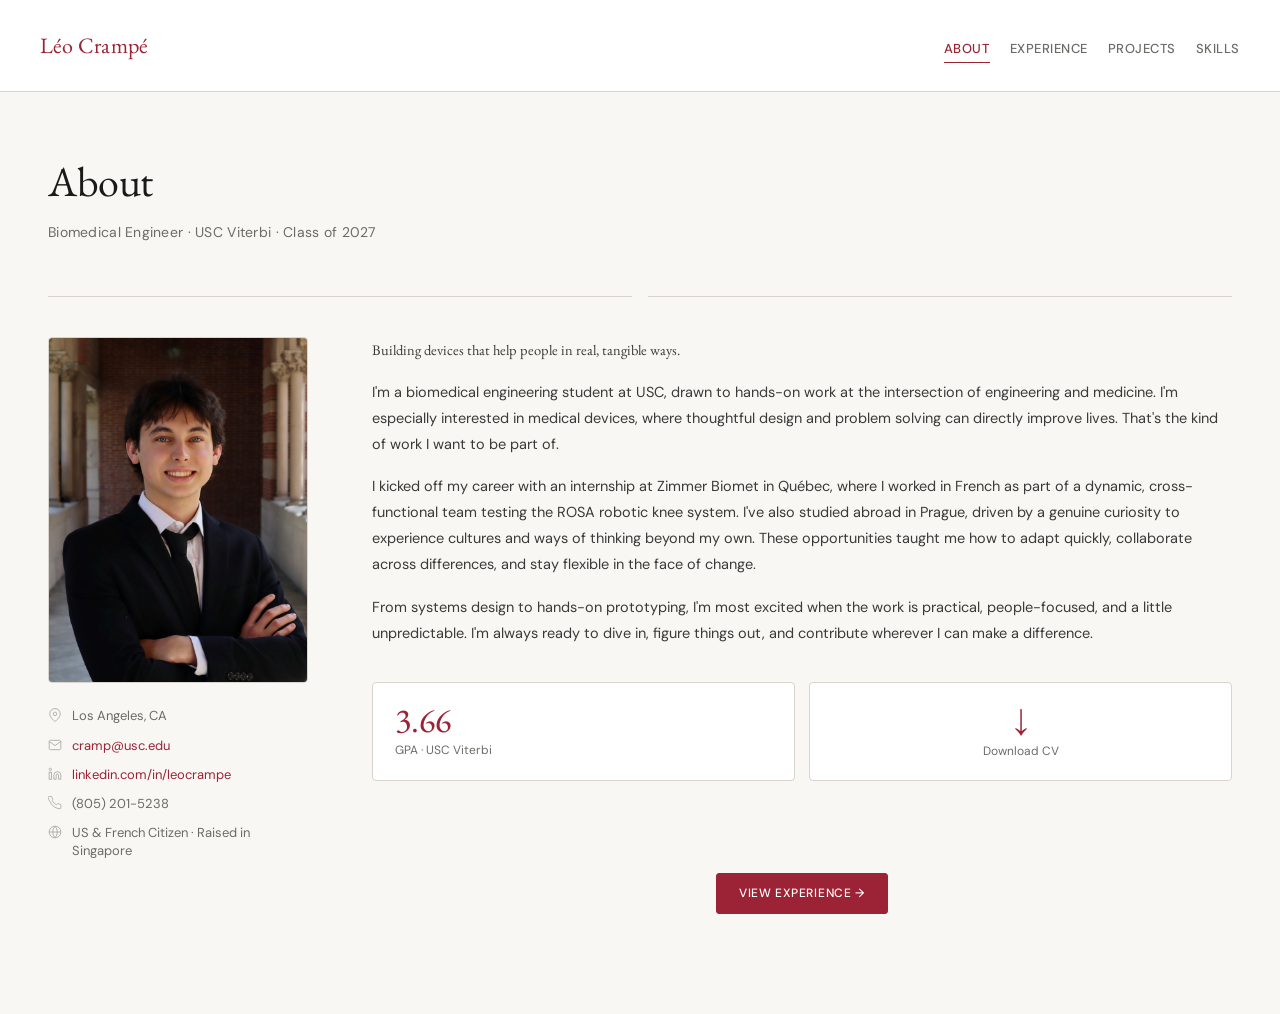
==== index.html @ ab8ba7c2 "Add files via upload" ====
<!DOCTYPE html>
<html lang="en">
<head>
<meta charset="UTF-8">
<meta name="viewport" content="width=device-width, initial-scale=1.0">
<title>Léo Crampé</title>
<link href="https://fonts.googleapis.com/css2?family=EB+Garamond:ital,wght@0,400;0,500;1,400&family=DM+Sans:wght@300;400;500&display=swap" rel="stylesheet">
<link rel="stylesheet" href="style.css">
<style>
  /* ── ABOUT LAYOUT ── */
  .about-grid {
    display: grid;
    grid-template-columns: 260px 1fr;
    gap: 64px;
    align-items: start;
  }

  .about-left { position: sticky; top: 100px; }

  .photo-frame {
    width: 100%;
    aspect-ratio: 3/4;
    background: var(--tag-bg);
    border: 1px solid var(--rule);
    border-radius: 4px;
    overflow: hidden;
    display: flex;
    align-items: center;
    justify-content: center;
    margin-bottom: 24px;
  }
  .photo-frame img { width: 100%; height: 100%; object-fit: cover; display: block; }

  .contact-list { display: flex; flex-direction: column; gap: 11px; }
  .contact-item {
    display: flex;
    align-items: flex-start;
    gap: 10px;
    font-size: 13px;
    color: var(--muted);
    line-height: 1.4;
  }
  .contact-item svg { width: 14px; height: 14px; flex-shrink: 0; margin-top: 1px; opacity: 0.55; stroke: var(--muted); }
  .contact-item a { color: var(--accent); text-decoration: none; }
  .contact-item a:hover { text-decoration: underline; }

  /* ── ABOUT RIGHT ── */
  .about-intro {
    font-family: 'EB Garamond', serif;
    font-size: 26px;
    font-weight: 400;
    line-height: 1.4;
    margin-bottom: 24px;
    color: var(--ink);
  }
  .about-right p {
    font-size: 14.5px;
    line-height: 1.8;
    color: #3a3a38;
    margin-bottom: 16px;
  }

  /* Stats row */
  .stats-row {
    display: grid;
    grid-template-columns: 1fr 1fr;
    gap: 14px;
    margin: 36px 0;
  }
  .stat-card {
    background: var(--card-bg);
    border: 1px solid var(--rule);
    border-radius: 4px;
    padding: 20px 22px;
    transition: box-shadow 0.2s;
  }
  .stat-card:hover { box-shadow: 0 4px 24px rgba(0,0,0,0.07); }
  .stat-num {
    font-family: 'EB Garamond', serif;
    font-size: 34px;
    font-weight: 400;
    color: var(--accent);
    line-height: 1;
    margin-bottom: 5px;
  }
  .stat-label {
    font-size: 12px;
    color: var(--muted);
    line-height: 1.4;
  }

  .stat-card.download-cv {
    display: flex;
    flex-direction: column;
    align-items: center;
    justify-content: center;
    text-decoration: none;
    cursor: pointer;
    text-align: center;
  }
  .stat-card.download-cv .cv-arrow {
    font-family: 'EB Garamond', serif;
    font-size: 32px;
    color: var(--accent);
    line-height: 1;
    margin-bottom: 8px;
  }
  .stat-card.download-cv .stat-label { text-align: center; }

  @media (max-width: 720px) {
    .about-grid { grid-template-columns: 1fr; gap: 32px; }
    .about-left { position: static; }
    .photo-frame { max-width: 180px; aspect-ratio: 1/1; }
    .stats-row { grid-template-columns: 1fr; }
  }
</style>
</head>
<body>

<header>
  <h1><span>Léo</span> <span>Crampé</span></h1>
  <nav>
    <a href="index.html" class="active">About</a>
    <a href="experience.html">Experience</a>
    <a href="projects.html">Projects</a>
    <a href="skills.html">Skills</a>
  </nav>
</header>

<main>
  <p class="page-title">About</p>
  <p class="page-subtitle">Biomedical Engineer · USC Viterbi · Class of 2027</p>
  <div class="section-divider" style="margin: 20px 0 40px;"></div>

  <div class="about-grid">

    <!-- LEFT COLUMN -->
    <div class="about-left">
      <div class="photo-frame">
        <img src="images/headshot.png" alt="Léo Crampé">
      </div>

      <div class="contact-list">
        <div class="contact-item">
          <svg viewBox="0 0 24 24" fill="none" stroke-width="1.5"><path d="M21 10c0 7-9 13-9 13s-9-6-9-13a9 9 0 0118 0z"/><circle cx="12" cy="10" r="3"/></svg>
          Los Angeles, CA
        </div>
        <div class="contact-item">
          <svg viewBox="0 0 24 24" fill="none" stroke-width="1.5"><path d="M4 4h16c1.1 0 2 .9 2 2v12c0 1.1-.9 2-2 2H4c-1.1 0-2-.9-2-2V6c0-1.1.9-2 2-2z"/><polyline points="22,6 12,13 2,6"/></svg>
          <a href="mailto:cramp@usc.edu">cramp@usc.edu</a>
        </div>
        <div class="contact-item">
          <svg viewBox="0 0 24 24" fill="none" stroke-width="1.5"><path d="M16 8a6 6 0 016 6v7h-4v-7a2 2 0 00-2-2 2 2 0 00-2 2v7h-4v-7a6 6 0 016-6z"/><rect x="2" y="9" width="4" height="12"/><circle cx="4" cy="4" r="2"/></svg>
          <a href="https://www.linkedin.com/in/leocrampe/" target="_blank">linkedin.com/in/leocrampe</a>
        </div>
        <div class="contact-item">
          <svg viewBox="0 0 24 24" fill="none" stroke-width="1.5"><path d="M22 16.92v3a2 2 0 01-2.18 2 19.79 19.79 0 01-8.63-3.07A19.5 19.5 0 013.07 9.18 19.79 19.79 0 01.12 2.55a2 2 0 012-1.73h3a2 2 0 012 1.72 12.84 12.84 0 00.7 2.81 2 2 0 01-.45 2.11L8.09 9a16 16 0 006 6l1.27-1.27a2 2 0 012.11-.45 12.84 12.84 0 002.81.7A2 2 0 0122 16.92z"/></svg>
          (805) 201-5238
        </div>
        <div class="contact-item">
          <svg viewBox="0 0 24 24" fill="none" stroke-width="1.5"><circle cx="12" cy="12" r="10"/><path d="M2 12h20M12 2a15.3 15.3 0 014 10 15.3 15.3 0 01-4 10 15.3 15.3 0 01-4-10 15.3 15.3 0 014-10z"/></svg>
          US &amp; French Citizen · Raised in Singapore
        </div>
      </div>
    </div>

    <!-- RIGHT COLUMN -->
    <div class="about-right">
      <p class="about-intro">Building devices that help people in real, tangible ways.</p>

      <p>I'm a biomedical engineering student at USC, drawn to hands-on work at the intersection of engineering and medicine. I'm especially interested in medical devices, where thoughtful design and problem solving can directly improve lives. That's the kind of work I want to be part of.</p>

      <p>I kicked off my career with an internship at Zimmer Biomet in Québec, where I worked in French as part of a dynamic, cross-functional team testing the ROSA robotic knee system. I've also studied abroad in Prague, driven by a genuine curiosity to experience cultures and ways of thinking beyond my own. These opportunities taught me how to adapt quickly, collaborate across differences, and stay flexible in the face of change.</p>

      <p>From systems design to hands-on prototyping, I'm most excited when the work is practical, people-focused, and a little unpredictable. I'm always ready to dive in, figure things out, and contribute wherever I can make a difference.</p>

      <div class="stats-row">
        <div class="stat-card">
          <div class="stat-num">3.66</div>
          <div class="stat-label">GPA · USC Viterbi</div>
        </div>
        <a href="May_2026_Leo_Crampe_Resume_Version_L.pdf" class="stat-card download-cv" target="_blank">
          <div class="cv-arrow">↓</div>
          <div class="stat-label">Download CV</div>
        </a>
      </div>

      <div class="page-nav">
        <a href="experience.html" class="btn primary">View Experience →</a>
      </div>
    </div>

  </div>
</main>

</body>
</html>
---- style.css ----
*, *::before, *::after { box-sizing: border-box; margin: 0; padding: 0; }

:root {
  --cream: #f9f7f3;
  --ink: #1a1a18;
  --muted: #6b6b67;
  --rule: #d8d5ce;
  --accent: #9b2335;
  --accent-light: #f3e8ea;
  --tag-bg: #eeecea;
  --tag-text: #4a4a47;
  --card-bg: #ffffff;
  --max: 960px;
}

body {
  background: var(--cream);
  color: var(--ink);
  font-family: 'DM Sans', sans-serif;
  font-size: 15px;
  line-height: 1.6;
  min-height: 100vh;
}

/* ── HEADER ── */
header {
  background: var(--card-bg);
  border-bottom: 1px solid var(--rule);
  padding: 28px 40px;
  display: flex;
  align-items: baseline;
  gap: 24px;
  position: sticky;
  top: 0;
  z-index: 10;
}
header h1 {
  font-family: 'EB Garamond', serif;
  font-size: 22px;
  font-weight: 400;
  letter-spacing: 0.01em;
}
header h1 span { color: var(--accent); }
header nav { display: flex; gap: 20px; margin-left: auto; }
header nav a {
  font-size: 13px;
  color: var(--muted);
  text-decoration: none;
  letter-spacing: 0.04em;
  text-transform: uppercase;
  font-weight: 500;
  transition: color 0.15s;
}
header nav a:hover { color: var(--ink); }
header nav a.active { color: var(--accent); border-bottom: 1.5px solid var(--accent); padding-bottom: 2px; }

/* ── PAGE WRAPPER ── */
main {
  padding: 56px 48px 100px;
}

.page-title {
  font-family: 'EB Garamond', serif;
  font-size: 42px;
  font-weight: 400;
  letter-spacing: -0.01em;
  margin-bottom: 6px;
}
.page-subtitle {
  color: var(--muted);
  font-size: 14px;
  margin-bottom: 52px;
  letter-spacing: 0.02em;
}

/* ── SHARED SECTION LABEL ── */
.section-label {
  font-size: 10px;
  letter-spacing: 0.14em;
  text-transform: uppercase;
  color: var(--muted);
  font-weight: 500;
  margin-bottom: 8px;
  margin-top: 18px;
}
.section-label:first-of-type { margin-top: 0; }

/* ── BULLET LIST ── */
.bullet-list {
  list-style: none;
  display: flex;
  flex-direction: column;
  gap: 7px;
}
.bullet-list li {
  font-size: 13.5px;
  color: #2c2c2a;
  line-height: 1.55;
  padding-left: 14px;
  position: relative;
}
.bullet-list li::before {
  content: '—';
  position: absolute;
  left: 0;
  color: var(--rule);
  font-size: 11px;
  top: 2px;
}

/* ── TAGS ── */
.tags {
  display: flex;
  flex-wrap: wrap;
  gap: 6px;
  margin-top: 20px;
}
.tag {
  font-size: 11px;
  font-weight: 500;
  letter-spacing: 0.05em;
  padding: 4px 10px;
  border-radius: 2px;
  background: var(--tag-bg);
  color: var(--tag-text);
}
.tag.highlight {
  background: var(--accent-light);
  color: var(--accent);
}

/* ── AWARD BADGE ── */
.award-badge {
  display: inline-flex;
  align-items: center;
  gap: 6px;
  font-size: 11.5px;
  font-weight: 500;
  color: #7a5200;
  background: #fdf3dc;
  border: 1px solid #f0d88a;
  border-radius: 2px;
  padding: 5px 10px;
  margin-top: 16px;
  width: fit-content;
}
.award-badge svg { width: 13px; height: 13px; }

/* ── SECTION DIVIDER ── */
.section-divider {
  display: flex;
  align-items: center;
  gap: 16px;
  margin: 52px 0 40px;
}
.section-divider span {
  font-family: 'EB Garamond', serif;
  font-size: 13px;
  letter-spacing: 0.1em;
  text-transform: uppercase;
  color: var(--muted);
  white-space: nowrap;
}
.section-divider::before, .section-divider::after {
  content: '';
  flex: 1;
  height: 1px;
  background: var(--rule);
}

/* ── PROJECT CARDS ── */
.project {
  display: grid;
  grid-template-columns: 1fr 1fr;
  gap: 0;
  background: var(--card-bg);
  border: 1px solid var(--rule);
  border-radius: 4px;
  margin-bottom: 32px;
  overflow: hidden;
  transition: box-shadow 0.2s;
}
.project:hover { box-shadow: 0 4px 24px rgba(0,0,0,0.07); }

.project-media {
  position: relative;
  background: #f0eeea;
  display: grid;
  grid-template-rows: 1fr 1fr;
  grid-template-columns: 1fr 1fr;
  gap: 2px;
  min-height: 320px;
}
.project-media.single { grid-template-rows: 1fr; grid-template-columns: 1fr; }
.project-media.two    { grid-template-rows: 1fr; grid-template-columns: 1fr 1fr; }
.project-media.three .img-block:first-child { grid-column: 1 / -1; }

.img-block {
  overflow: hidden;
  background: #e8e5df;
  display: flex;
  align-items: center;
  justify-content: center;
}
.img-block img { width: 100%; height: 100%; object-fit: cover; display: block; }

.img-placeholder {
  width: 100%;
  height: 100%;
  display: flex;
  align-items: center;
  justify-content: center;
  background: var(--tag-bg);
  min-height: 160px;
}
.img-placeholder svg { width: 40px; height: 40px; opacity: 0.25; }

.project-content {
  padding: 32px 36px;
  display: flex;
  flex-direction: column;
  justify-content: flex-start;
  border-left: 1px solid var(--rule);
}
.project-number {
  font-size: 11px;
  letter-spacing: 0.12em;
  text-transform: uppercase;
  color: var(--accent);
  font-weight: 500;
  margin-bottom: 10px;
}
.project-title {
  font-family: 'EB Garamond', serif;
  font-size: 26px;
  font-weight: 500;
  line-height: 1.2;
  margin-bottom: 6px;
}
.project-date {
  font-size: 12px;
  color: var(--muted);
  margin-bottom: 20px;
  letter-spacing: 0.02em;
}

/* ── CTA BUTTONS ── */
.btn {
  font-family: 'DM Sans', sans-serif;
  font-size: 12px;
  font-weight: 500;
  letter-spacing: 0.06em;
  text-transform: uppercase;
  padding: 10px 22px;
  border-radius: 3px;
  text-decoration: none;
  border: 1px solid var(--ink);
  color: var(--ink);
  background: transparent;
  transition: all 0.15s;
  cursor: pointer;
  display: inline-block;
}
.btn:hover { background: var(--ink); color: var(--card-bg); }
.btn.primary { background: var(--accent); color: white; border-color: var(--accent); }
.btn.primary:hover { background: #7a1a28; border-color: #7a1a28; }

/* ── PAGE-BOTTOM NAV ── */
.page-nav {
  display: flex;
  justify-content: center;
  padding: 56px 0 0;
}

/* ── RESPONSIVE ── */
@media (max-width: 720px) {
  header { padding: 20px; flex-wrap: wrap; align-items: center; }
  header nav { margin-left: 0; width: 100%; gap: 14px; }
  main { padding: 36px 20px 80px; }
  .page-title { font-size: 34px; }
  .project { grid-template-columns: 1fr; }
  .project-media { min-height: 220px; }
  .project-content { border-left: none; border-top: 1px solid var(--rule); padding: 24px 20px; }
}
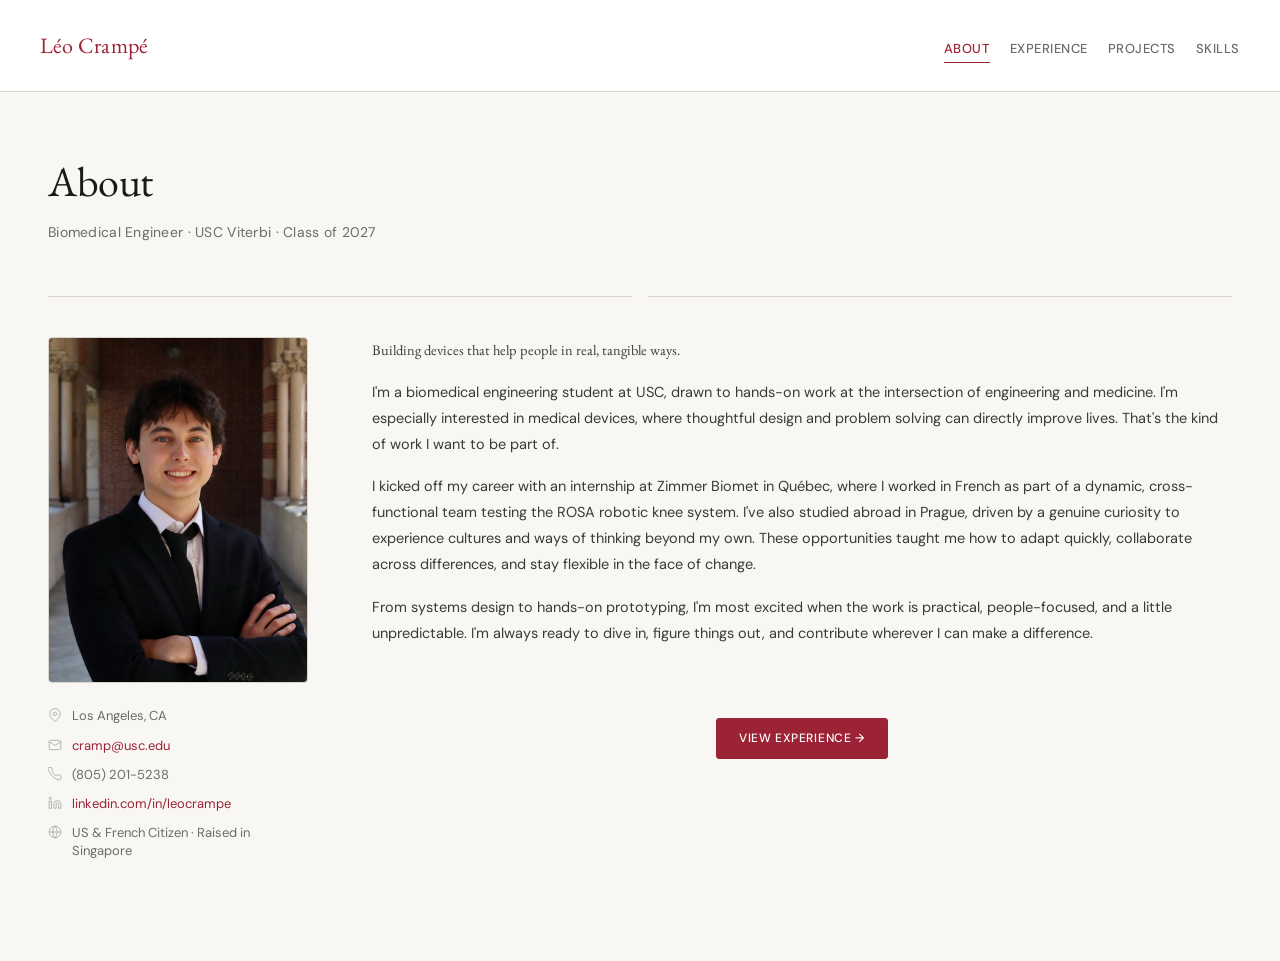
==== commit fb565c1f: "Add files via upload" ====
--- a/index.html
+++ b/index.html
@@ -150,12 +150,12 @@
           <a href="mailto:cramp@usc.edu">cramp@usc.edu</a>
         </div>
         <div class="contact-item">
+          <svg viewBox="0 0 24 24" fill="none" stroke-width="1.5"><path d="M22 16.92v3a2 2 0 01-2.18 2 19.79 19.79 0 01-8.63-3.07A19.5 19.5 0 013.07 9.18 19.79 19.79 0 01.12 2.55a2 2 0 012-1.73h3a2 2 0 012 1.72 12.84 12.84 0 00.7 2.81 2 2 0 01-.45 2.11L8.09 9a16 16 0 006 6l1.27-1.27a2 2 0 012.11-.45 12.84 12.84 0 002.81.7A2 2 0 0122 16.92z"/></svg>
+          (805) 201-5238
+        </div>
+        <div class="contact-item">
           <svg viewBox="0 0 24 24" fill="none" stroke-width="1.5"><path d="M16 8a6 6 0 016 6v7h-4v-7a2 2 0 00-2-2 2 2 0 00-2 2v7h-4v-7a6 6 0 016-6z"/><rect x="2" y="9" width="4" height="12"/><circle cx="4" cy="4" r="2"/></svg>
           <a href="https://www.linkedin.com/in/leocrampe/" target="_blank">linkedin.com/in/leocrampe</a>
-        </div>
-        <div class="contact-item">
-          <svg viewBox="0 0 24 24" fill="none" stroke-width="1.5"><path d="M22 16.92v3a2 2 0 01-2.18 2 19.79 19.79 0 01-8.63-3.07A19.5 19.5 0 013.07 9.18 19.79 19.79 0 01.12 2.55a2 2 0 012-1.73h3a2 2 0 012 1.72 12.84 12.84 0 00.7 2.81 2 2 0 01-.45 2.11L8.09 9a16 16 0 006 6l1.27-1.27a2 2 0 012.11-.45 12.84 12.84 0 002.81.7A2 2 0 0122 16.92z"/></svg>
-          (805) 201-5238
         </div>
         <div class="contact-item">
           <svg viewBox="0 0 24 24" fill="none" stroke-width="1.5"><circle cx="12" cy="12" r="10"/><path d="M2 12h20M12 2a15.3 15.3 0 014 10 15.3 15.3 0 01-4 10 15.3 15.3 0 01-4-10 15.3 15.3 0 014-10z"/></svg>
@@ -174,17 +174,6 @@
 
       <p>From systems design to hands-on prototyping, I'm most excited when the work is practical, people-focused, and a little unpredictable. I'm always ready to dive in, figure things out, and contribute wherever I can make a difference.</p>
 
-      <div class="stats-row">
-        <div class="stat-card">
-          <div class="stat-num">3.66</div>
-          <div class="stat-label">GPA · USC Viterbi</div>
-        </div>
-        <a href="May_2026_Leo_Crampe_Resume_Version_L.pdf" class="stat-card download-cv" target="_blank">
-          <div class="cv-arrow">↓</div>
-          <div class="stat-label">Download CV</div>
-        </a>
-      </div>
-
       <div class="page-nav">
         <a href="experience.html" class="btn primary">View Experience →</a>
       </div>
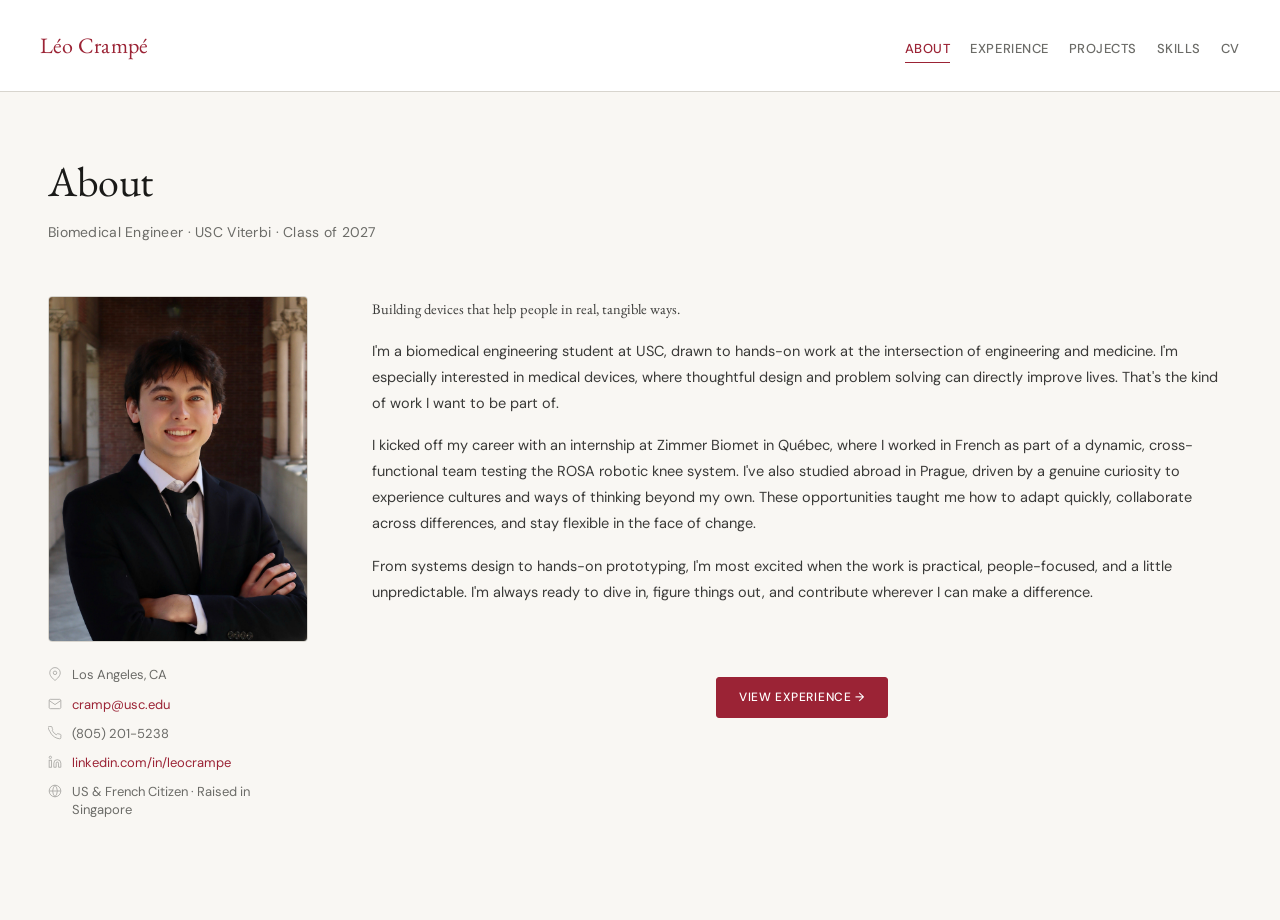
==== commit abf827fb: "Add files via upload" ====
--- a/index.html
+++ b/index.html
@@ -124,14 +124,13 @@
     <a href="experience.html">Experience</a>
     <a href="projects.html">Projects</a>
     <a href="skills.html">Skills</a>
+    <a href="cv.html">CV</a>
   </nav>
 </header>
 
 <main>
   <p class="page-title">About</p>
   <p class="page-subtitle">Biomedical Engineer · USC Viterbi · Class of 2027</p>
-  <div class="section-divider" style="margin: 20px 0 40px;"></div>
-
   <div class="about-grid">
 
     <!-- LEFT COLUMN -->
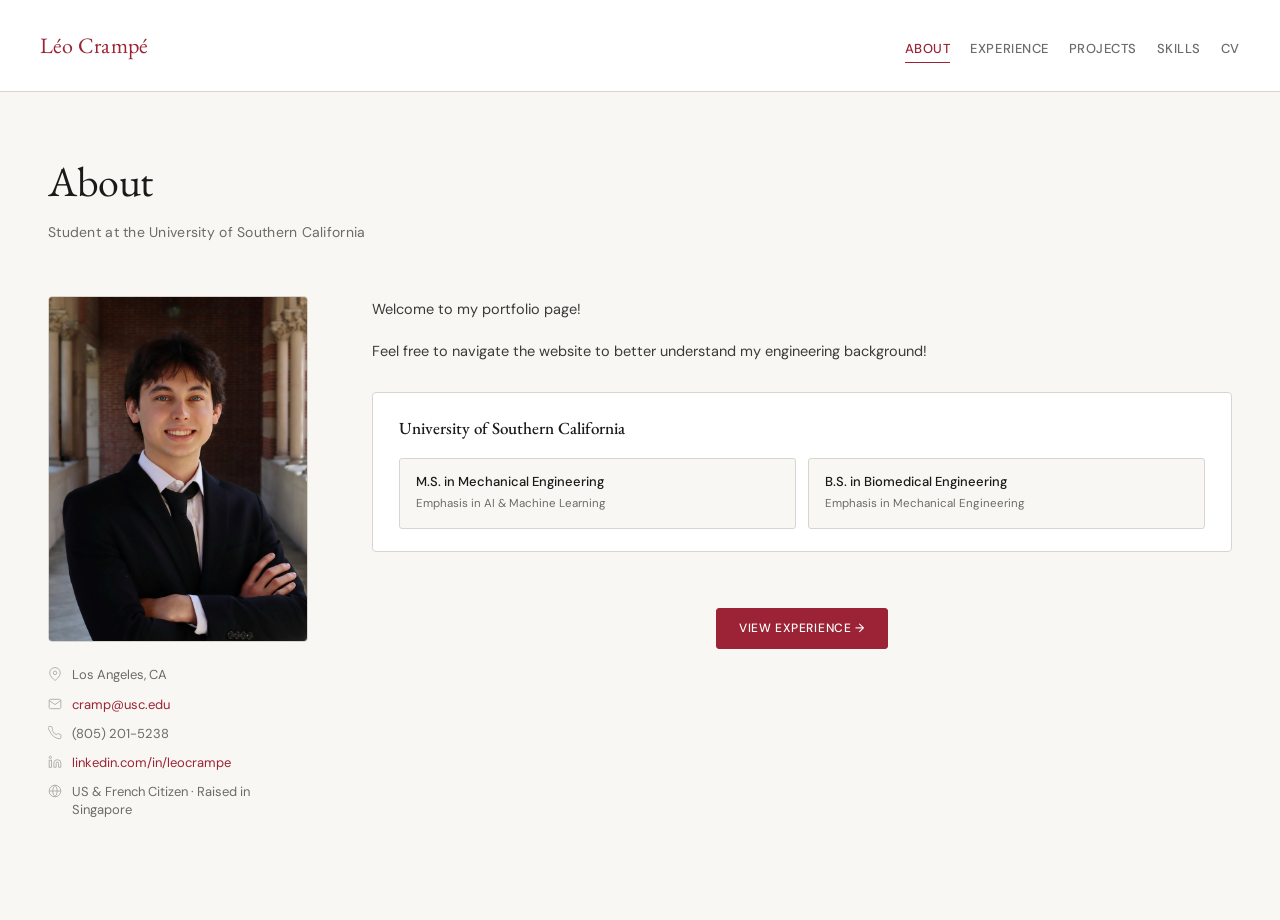
==== commit 60a5c7a4: "Add files via upload" ====
--- a/index.html
+++ b/index.html
@@ -107,11 +107,50 @@
   }
   .stat-card.download-cv .stat-label { text-align: center; }
 
+  /* Degree card */
+  .degree-card {
+    background: var(--card-bg);
+    border: 1px solid var(--rule);
+    border-radius: 4px;
+    padding: 22px 26px;
+    margin: 28px 0 0;
+  }
+  .degree-card-title {
+    font-family: 'EB Garamond', serif;
+    font-size: 17px;
+    font-weight: 500;
+    color: var(--ink);
+    margin-bottom: 16px;
+  }
+  .degree-row {
+    display: grid;
+    grid-template-columns: 1fr 1fr;
+    gap: 12px;
+  }
+  .degree-box {
+    background: var(--cream);
+    border: 1px solid var(--rule);
+    border-radius: 3px;
+    padding: 14px 16px;
+  }
+  .degree-label {
+    font-size: 13px;
+    font-weight: 500;
+    color: var(--ink);
+    margin-bottom: 4px;
+    line-height: 1.4;
+  }
+  .degree-sub {
+    font-size: 11.5px;
+    color: var(--muted);
+  }
+
   @media (max-width: 720px) {
     .about-grid { grid-template-columns: 1fr; gap: 32px; }
     .about-left { position: static; }
     .photo-frame { max-width: 180px; aspect-ratio: 1/1; }
     .stats-row { grid-template-columns: 1fr; }
+    .degree-row { grid-template-columns: 1fr; }
   }
 </style>
 </head>
@@ -130,7 +169,7 @@
 
 <main>
   <p class="page-title">About</p>
-  <p class="page-subtitle">Biomedical Engineer · USC Viterbi · Class of 2027</p>
+  <p class="page-subtitle">Student at the University of Southern California</p>
   <div class="about-grid">
 
     <!-- LEFT COLUMN -->
@@ -165,13 +204,24 @@
 
     <!-- RIGHT COLUMN -->
     <div class="about-right">
-      <p class="about-intro">Building devices that help people in real, tangible ways.</p>
-
-      <p>I'm a biomedical engineering student at USC, drawn to hands-on work at the intersection of engineering and medicine. I'm especially interested in medical devices, where thoughtful design and problem solving can directly improve lives. That's the kind of work I want to be part of.</p>
-
-      <p>I kicked off my career with an internship at Zimmer Biomet in Québec, where I worked in French as part of a dynamic, cross-functional team testing the ROSA robotic knee system. I've also studied abroad in Prague, driven by a genuine curiosity to experience cultures and ways of thinking beyond my own. These opportunities taught me how to adapt quickly, collaborate across differences, and stay flexible in the face of change.</p>
-
-      <p>From systems design to hands-on prototyping, I'm most excited when the work is practical, people-focused, and a little unpredictable. I'm always ready to dive in, figure things out, and contribute wherever I can make a difference.</p>
+      <p>Welcome to my portfolio page!</p>
+
+      <p>Feel free to navigate the website to better understand my engineering background!</p>
+
+      <!-- Degree card -->
+      <div class="degree-card">
+        <div class="degree-card-title">University of Southern California</div>
+        <div class="degree-row">
+          <div class="degree-box">
+            <div class="degree-label">M.S. in Mechanical Engineering</div>
+            <div class="degree-sub">Emphasis in AI &amp; Machine Learning</div>
+          </div>
+          <div class="degree-box">
+            <div class="degree-label">B.S. in Biomedical Engineering</div>
+            <div class="degree-sub">Emphasis in Mechanical Engineering</div>
+          </div>
+        </div>
+      </div>
 
       <div class="page-nav">
         <a href="experience.html" class="btn primary">View Experience →</a>
--- a/style.css
+++ b/style.css
@@ -183,26 +183,24 @@
 .project:hover { box-shadow: 0 4px 24px rgba(0,0,0,0.07); }
 
 .project-media {
-  position: relative;
   background: #f0eeea;
   display: grid;
-  grid-template-rows: 1fr 1fr;
   grid-template-columns: 1fr 1fr;
   gap: 2px;
-  min-height: 320px;
-}
-.project-media.single { grid-template-rows: 1fr; grid-template-columns: 1fr; }
-.project-media.two    { grid-template-rows: 1fr; grid-template-columns: 1fr 1fr; }
-.project-media.three .img-block:first-child { grid-column: 1 / -1; }
+  align-content: start;
+}
+.project-media.single-col { grid-template-columns: 1fr; }
 
 .img-block {
+  height: 230px;
   overflow: hidden;
-  background: #e8e5df;
+  background: #f0eeea;
   display: flex;
   align-items: center;
   justify-content: center;
 }
-.img-block img { width: 100%; height: 100%; object-fit: cover; display: block; }
+.img-block.full { grid-column: 1 / -1; }
+.img-block img { width: 100%; height: 100%; object-fit: contain; display: block; }
 
 .img-placeholder {
   width: 100%;
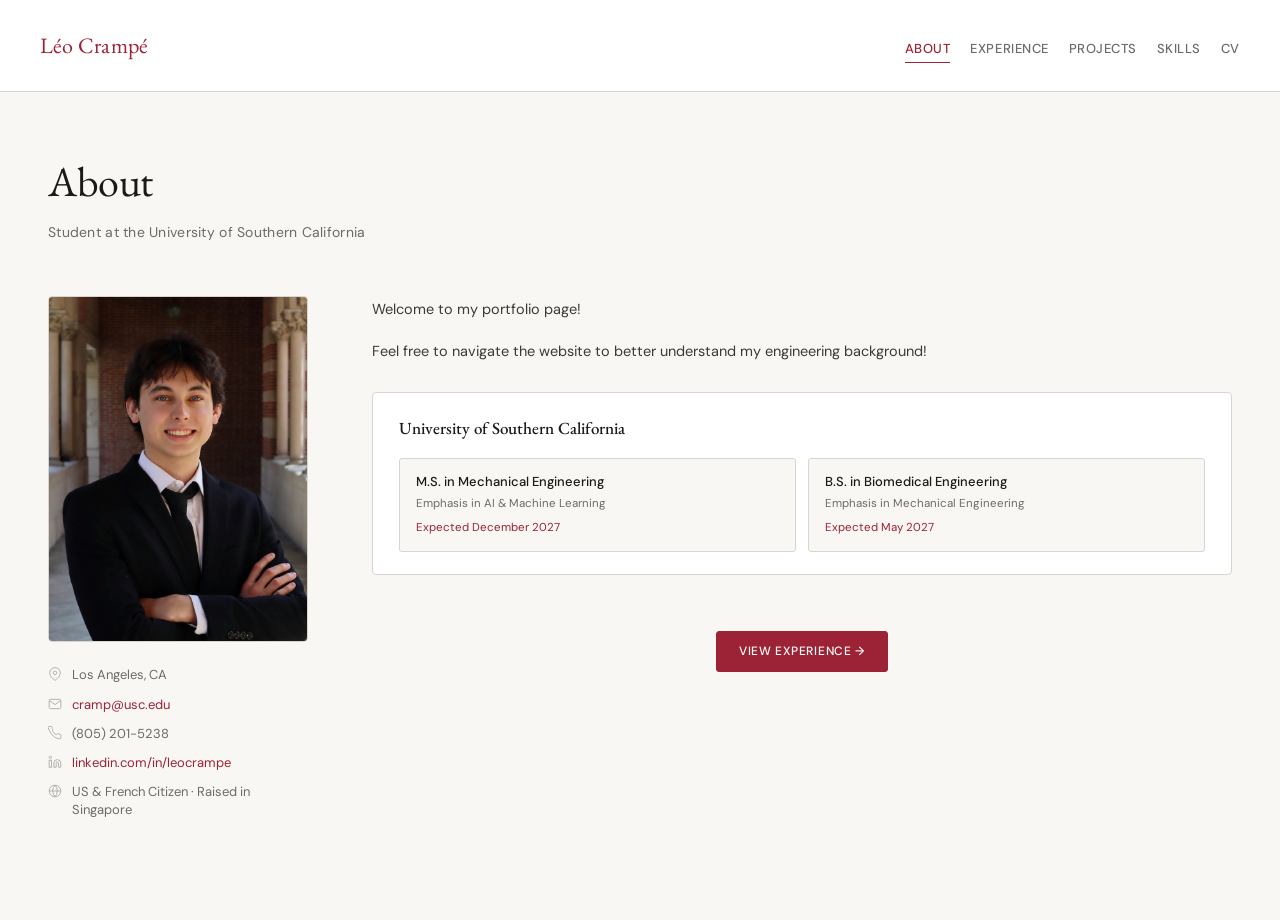
==== commit 97188034: "Add files via upload" ====
--- a/index.html
+++ b/index.html
@@ -215,10 +215,12 @@
           <div class="degree-box">
             <div class="degree-label">M.S. in Mechanical Engineering</div>
             <div class="degree-sub">Emphasis in AI &amp; Machine Learning</div>
+            <div class="degree-sub" style="margin-top:5px; color:var(--accent);">Expected December 2027</div>
           </div>
           <div class="degree-box">
             <div class="degree-label">B.S. in Biomedical Engineering</div>
             <div class="degree-sub">Emphasis in Mechanical Engineering</div>
+            <div class="degree-sub" style="margin-top:5px; color:var(--accent);">Expected May 2027</div>
           </div>
         </div>
       </div>
--- a/style.css
+++ b/style.css
@@ -192,15 +192,11 @@
 .project-media.single-col { grid-template-columns: 1fr; }
 
 .img-block {
-  height: 230px;
   overflow: hidden;
   background: #f0eeea;
-  display: flex;
-  align-items: center;
-  justify-content: center;
 }
 .img-block.full { grid-column: 1 / -1; }
-.img-block img { width: 100%; height: 100%; object-fit: contain; display: block; }
+.img-block img { width: 100%; height: auto; display: block; }
 
 .img-placeholder {
   width: 100%;
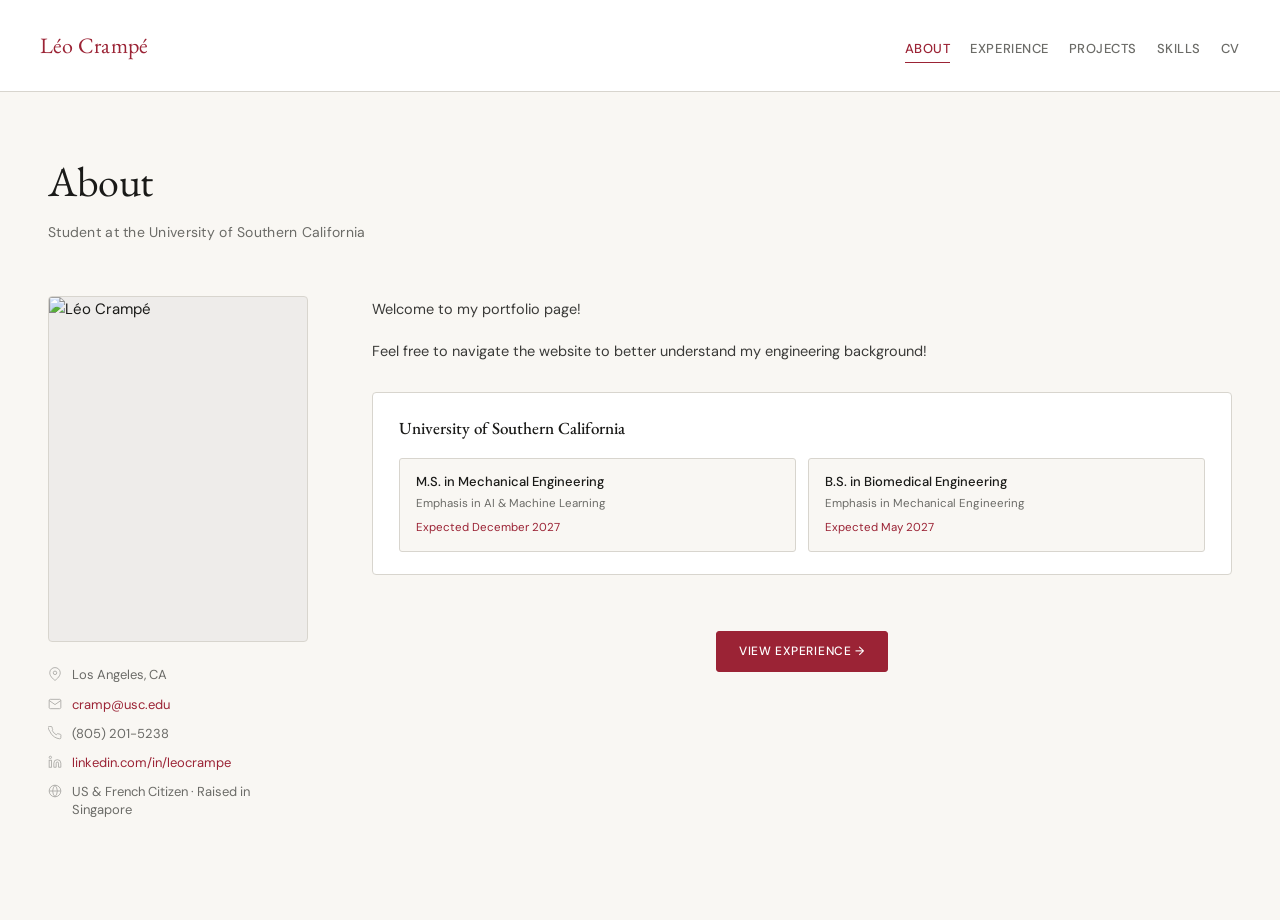
==== commit f1668051: "Add files via upload" ====
--- a/index.html
+++ b/index.html
@@ -175,7 +175,7 @@
     <!-- LEFT COLUMN -->
     <div class="about-left">
       <div class="photo-frame">
-        <img src="images/headshot.png" alt="Léo Crampé">
+        <img src="logos/headshot.png" alt="Léo Crampé">
       </div>
 
       <div class="contact-list">
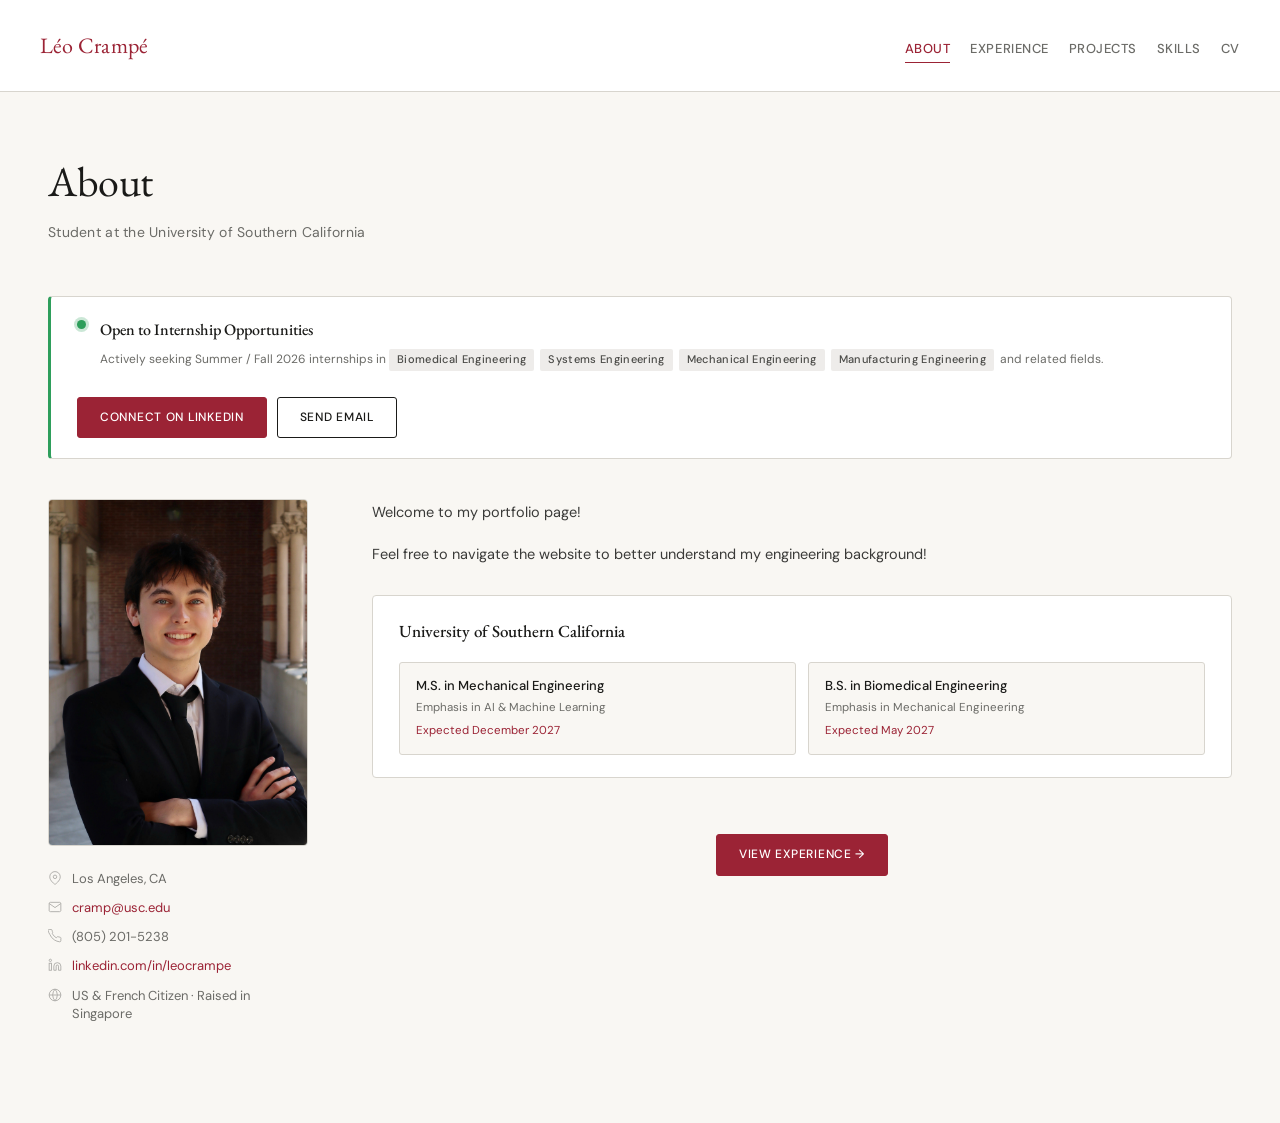
==== commit 7fa38d2b: "Add files via upload" ====
--- a/index.html
+++ b/index.html
@@ -145,14 +145,98 @@
     color: var(--muted);
   }
 
+  /* ── OPPORTUNITY BANNER ── */
+  .opportunity-banner {
+    background: var(--card-bg);
+    border: 1px solid var(--rule);
+    border-left: 3px solid #2e9e5b;
+    border-radius: 4px;
+    padding: 20px 26px;
+    margin-bottom: 40px;
+    display: flex;
+    align-items: center;
+    justify-content: space-between;
+    gap: 24px;
+    flex-wrap: wrap;
+  }
+  .opportunity-left {
+    display: flex;
+    align-items: flex-start;
+    gap: 14px;
+  }
+  .opp-dot-wrap {
+    padding-top: 3px;
+    flex-shrink: 0;
+  }
+  .opp-dot {
+    width: 9px;
+    height: 9px;
+    border-radius: 50%;
+    background: #2e9e5b;
+    position: relative;
+  }
+  .opp-dot::after {
+    content: '';
+    position: absolute;
+    inset: -3px;
+    border-radius: 50%;
+    background: #2e9e5b;
+    opacity: 0.25;
+    animation: pulse 2s ease-in-out infinite;
+  }
+  @keyframes pulse {
+    0%, 100% { transform: scale(1); opacity: 0.25; }
+    50%       { transform: scale(1.7); opacity: 0; }
+  }
+  .opp-text-title {
+    font-family: 'EB Garamond', serif;
+    font-size: 16px;
+    font-weight: 500;
+    color: var(--ink);
+    margin-bottom: 5px;
+  }
+  .opp-text-sub {
+    font-size: 12px;
+    color: var(--muted);
+    line-height: 1.6;
+  }
+  .opp-text-sub span {
+    display: inline-block;
+    background: var(--tag-bg);
+    color: var(--tag-text);
+    font-size: 11px;
+    font-weight: 500;
+    letter-spacing: 0.03em;
+    padding: 2px 8px;
+    border-radius: 2px;
+    margin: 2px 3px 2px 0;
+  }
+  .opp-actions {
+    display: flex;
+    gap: 10px;
+    flex-shrink: 0;
+    flex-wrap: wrap;
+  }
+
   @media (max-width: 720px) {
     .about-grid { grid-template-columns: 1fr; gap: 32px; }
     .about-left { position: static; }
     .photo-frame { max-width: 180px; aspect-ratio: 1/1; }
     .stats-row { grid-template-columns: 1fr; }
     .degree-row { grid-template-columns: 1fr; }
+    .opportunity-banner { flex-direction: column; align-items: flex-start; }
+    .opp-actions { width: 100%; }
+    .opp-actions .btn { flex: 1; text-align: center; }
   }
 </style>
+<!-- Google tag (gtag.js) -->
+<script async src="https://www.googletagmanager.com/gtag/js?id=G-6SXKMCTZBC"></script>
+<script>
+  window.dataLayer = window.dataLayer || [];
+  function gtag(){dataLayer.push(arguments);}
+  gtag('js', new Date());
+  gtag('config', 'G-6SXKMCTZBC');
+</script>
 </head>
 <body>
 
@@ -170,6 +254,28 @@
 <main>
   <p class="page-title">About</p>
   <p class="page-subtitle">Student at the University of Southern California</p>
+  <!-- ── OPPORTUNITY BANNER ── -->
+  <div class="opportunity-banner">
+    <div class="opportunity-left">
+      <div class="opp-dot-wrap"><div class="opp-dot"></div></div>
+      <div>
+        <div class="opp-text-title">Open to Internship Opportunities</div>
+        <div class="opp-text-sub">
+          Actively seeking Summer / Fall 2026 internships in
+          <span>Biomedical Engineering</span>
+          <span>Systems Engineering</span>
+          <span>Mechanical Engineering</span>
+          <span>Manufacturing Engineering</span>
+          and related fields.
+        </div>
+      </div>
+    </div>
+    <div class="opp-actions">
+      <a href="https://www.linkedin.com/in/leocrampe/" target="_blank" class="btn primary">Connect on LinkedIn</a>
+      <a href="mailto:cramp@usc.edu" class="btn">Send Email</a>
+    </div>
+  </div>
+
   <div class="about-grid">
 
     <!-- LEFT COLUMN -->
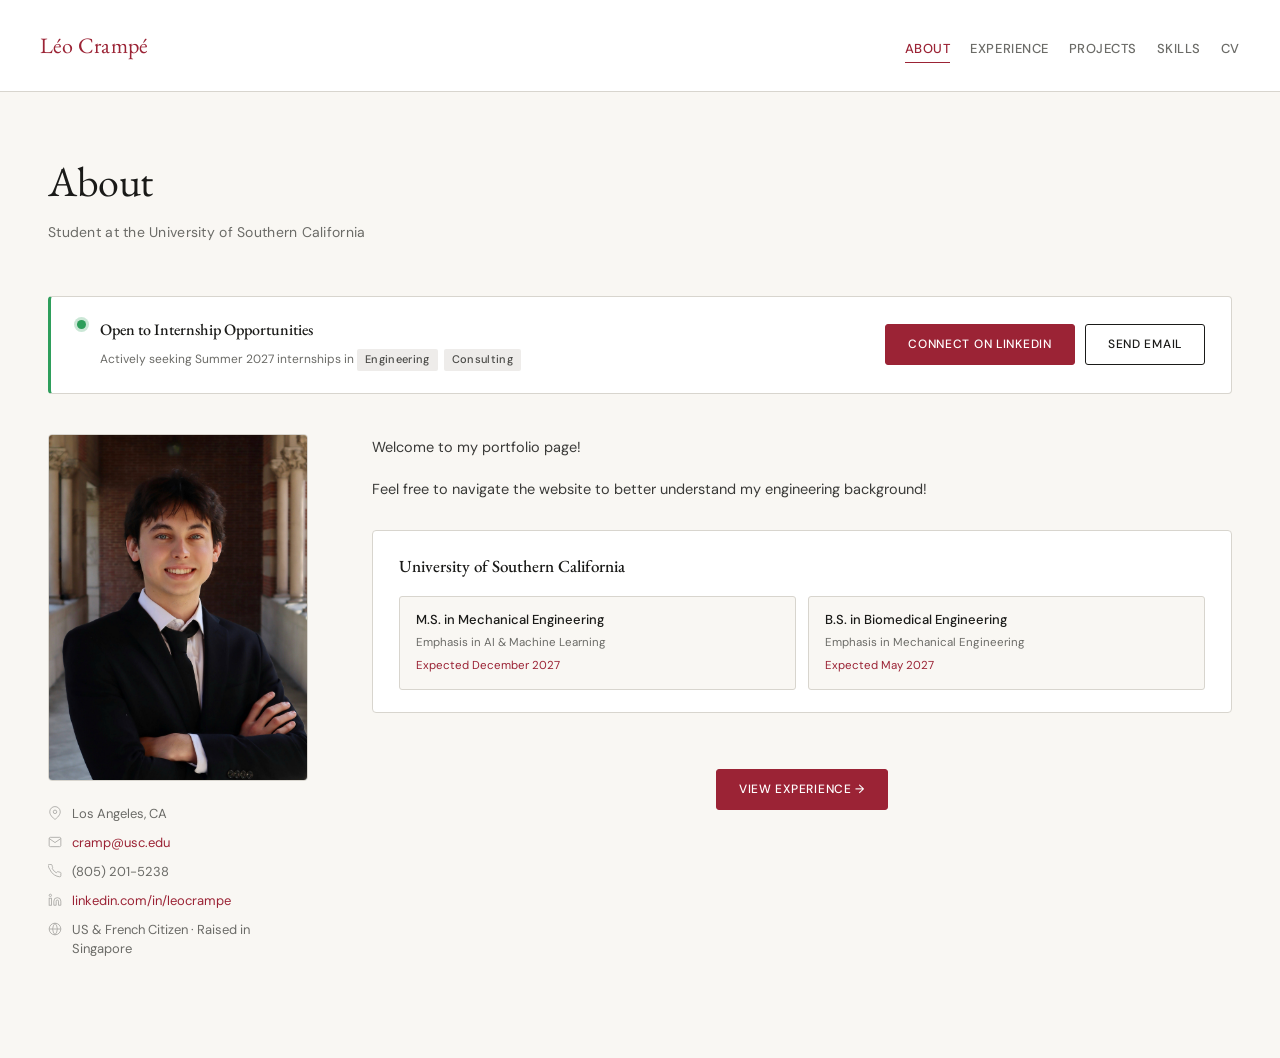
==== commit 894c5a6e: "Add files via upload" ====
--- a/index.html
+++ b/index.html
@@ -261,12 +261,9 @@
       <div>
         <div class="opp-text-title">Open to Internship Opportunities</div>
         <div class="opp-text-sub">
-          Actively seeking Summer / Fall 2026 internships in
-          <span>Biomedical Engineering</span>
-          <span>Systems Engineering</span>
-          <span>Mechanical Engineering</span>
-          <span>Manufacturing Engineering</span>
-          and related fields.
+          Actively seeking Summer 2027 internships in
+          <span>Engineering</span>
+          <span>Consulting</span>
         </div>
       </div>
     </div>
